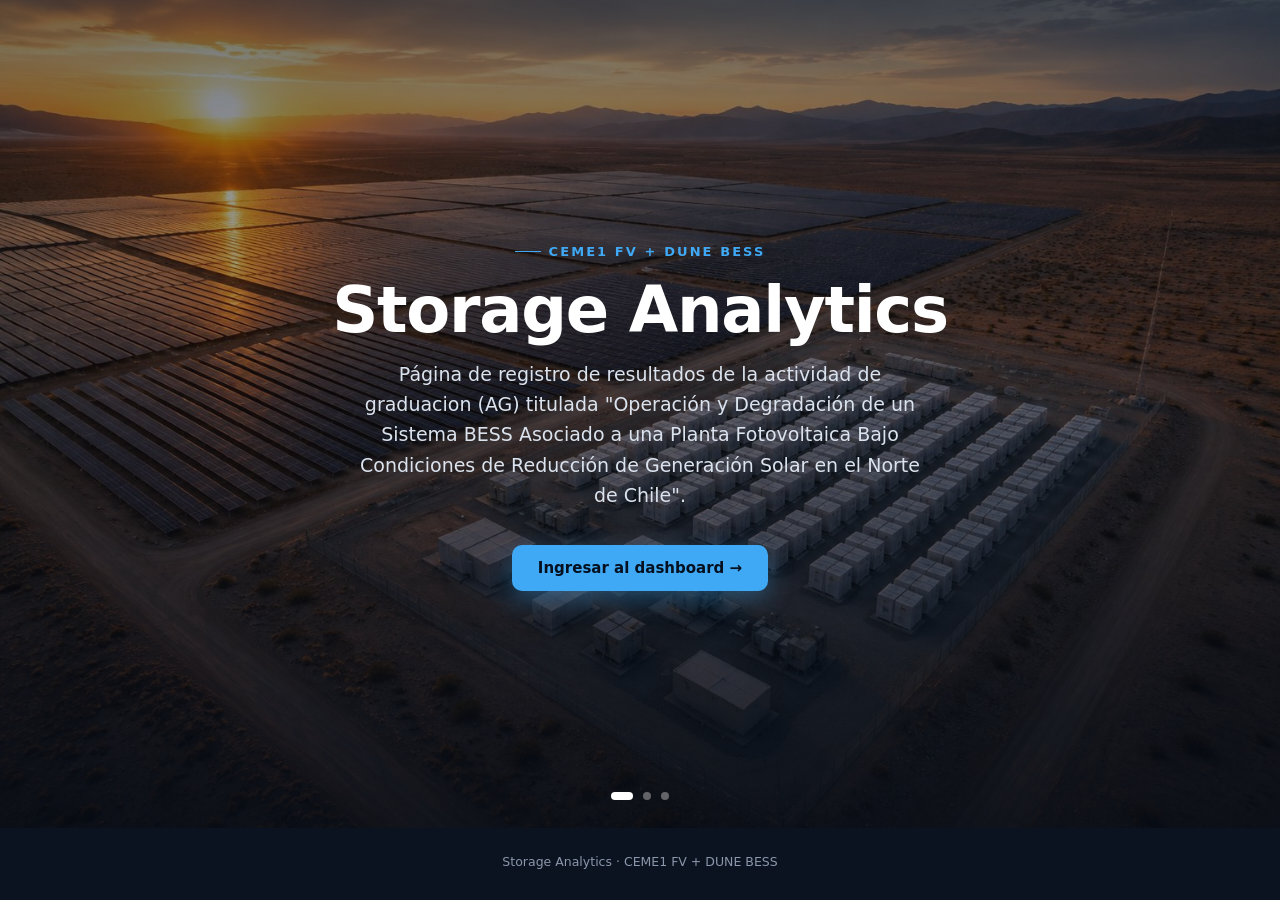
==== index.html @ 9aa9a061 "Update index.html" ====
<!DOCTYPE html>
<html lang="es">
<head>
<meta charset="UTF-8" />
<meta name="viewport" content="width=device-width, initial-scale=1.0" />
<title>Storage Analytics | CEME1 FV + DUNE BESS</title>
<meta name="description" content="Análisis técnico de generación solar y almacenamiento. Recurso solar, modelación FV en SAM, contraste operacional CEN y reporte técnico del caso CEME1 FV + DUNE BESS." />
<link rel="canonical" href="https://storageanalytics.cl/" />
<style>
  :root{
    --ink:#0b1220;
    --paper:#f5f7fa;
    --accent:#3fa9f5;
  }
  *{box-sizing:border-box;}
  html,body{margin:0;padding:0;font-family:'Segoe UI',system-ui,-apple-system,sans-serif;background:var(--ink);color:#fff;}

  .hero{
    position:relative;
    height:92vh;min-height:600px;
    overflow:hidden;
    display:flex;flex-direction:column;
    justify-content:center;align-items:center;
    text-align:center;
  }
  .slide{
    position:absolute;inset:0;
    opacity:0;
    transition:opacity 1.6s ease;
    background-repeat:no-repeat;
    background-size:cover, cover;
    background-position:center, center;
    animation:kenburns 18s ease-in-out infinite;
  }
  .slide.active{opacity:1;}
  .slide::after{
    content:"";position:absolute;inset:0;
    background:linear-gradient(180deg, rgba(6,12,22,.55) 0%, rgba(6,12,22,.35) 40%, rgba(6,12,22,.85) 100%);
  }
  @keyframes kenburns{
    0%{transform:scale(1.0);}
    50%{transform:scale(1.08);}
    100%{transform:scale(1.0);}
  }

  /* Slide 1 - planta FV. Reemplaza assets/hero/hero-1.jpg por tu imagen; el gradiente queda como respaldo si la imagen no carga. */
  .slide-fv{
    background-image:
      url("assets/hero/hero-1.jpg"),
      radial-gradient(ellipse at 30% 20%, rgba(245,166,35,.55), transparent 55%),
      linear-gradient(150deg,#1b2a44 0%, #0e1626 60%);
  }
  /* Slide 2 - contenedores BESS. Reemplaza assets/hero/hero-2.jpg */
  .slide-bess{
    background-image:
      url("assets/hero/hero-2.jpg"),
      radial-gradient(ellipse at 70% 30%, rgba(34,197,139,.35), transparent 55%),
      linear-gradient(150deg,#0f2436 0%, #0a1420 65%);
  }
  /* Slide 3 - sala de control / operación de red. Reemplaza assets/hero/hero-3.jpg */
  .slide-grid{
    background-image:
      url("assets/hero/hero-3.jpg"),
      radial-gradient(ellipse at 50% 15%, rgba(63,169,245,.35), transparent 55%),
      linear-gradient(150deg,#111b2e 0%, #060a12 70%);
  }

  .hero-content{position:relative;z-index:2;max-width:760px;padding:0 24px;}
  .eyebrow{
    font-size:13px;letter-spacing:.16em;text-transform:uppercase;
    color:var(--accent);font-weight:600;margin-bottom:18px;
    display:inline-flex;align-items:center;gap:8px;
  }
  .eyebrow::before{content:"";width:26px;height:1px;background:var(--accent);display:inline-block;}
  .hero h1{
    font-size:clamp(36px,6vw,64px);margin:0 0 14px;font-weight:800;letter-spacing:-.02em;
    line-height:1.05;
  }
  .hero p.lead{
    font-size:clamp(15px,1.9vw,19px);color:#dbe3ee;line-height:1.6;margin:0 auto 34px;max-width:560px;
  }
  .cta-row{display:flex;gap:14px;justify-content:center;flex-wrap:wrap;}
  .btn{
    display:inline-flex;align-items:center;gap:8px;
    padding:14px 26px;border-radius:10px;font-weight:700;font-size:15px;
    text-decoration:none;transition:transform .15s ease, box-shadow .15s ease;
  }
  .btn-primary{background:var(--accent);color:#04101f;box-shadow:0 8px 24px rgba(63,169,245,.35);}
  .btn-primary:hover{transform:translateY(-2px);}
  .btn-ghost{border:1px solid rgba(255,255,255,.3);color:#fff;}
  .btn-ghost:hover{background:rgba(255,255,255,.08);}

  .dots{position:absolute;bottom:28px;left:0;right:0;z-index:2;display:flex;gap:10px;justify-content:center;}
  .dot{width:8px;height:8px;border-radius:50%;background:rgba(255,255,255,.35);cursor:pointer;transition:.2s;border:none;padding:0;}
  .dot.active{background:#fff;width:22px;border-radius:5px;}

  footer.site-footer{
    background:var(--ink);color:#8b97ab;text-align:center;
    padding:26px;font-size:12.5px;
  }
</style>
</head>
<body>

  <section class="hero">
    <div class="slide slide-fv active"></div>
    <div class="slide slide-bess"></div>
    <div class="slide slide-grid"></div>

    <div class="hero-content">
      <div class="eyebrow">CEME1 FV + DUNE BESS</div>
      <h1>Storage Analytics</h1>
      <p class="lead">
        Página de registro de resultados de la actividad de graduacion (AG) titulada "Operación y Degradación de un Sistema BESS Asociado a una Planta Fotovoltaica Bajo Condiciones de Reducción de Generación Solar en el Norte de Chile". 
      </p>
      <div class="cta-row">
        <a class="btn btn-primary" href="dashboard/">Ingresar al dashboard →</a>
      </div>
    </div>

    <div class="dots">
      <button class="dot active" data-i="0" aria-label="Planta FV"></button>
      <button class="dot" data-i="1" aria-label="Contenedores BESS"></button>
      <button class="dot" data-i="2" aria-label="Sala de control"></button>
    </div>
  </section>

  <footer class="site-footer">Storage Analytics · CEME1 FV + DUNE BESS</footer>

<script>
  const slides = document.querySelectorAll('.slide');
  const dots = document.querySelectorAll('.dot');
  let i = 0;
  let timer = setInterval(nextSlide, 5000);

  function goTo(target){
    slides[i].classList.remove('active');
    dots[i].classList.remove('active');
    i = target;
    slides[i].classList.add('active');
    dots[i].classList.add('active');
  }
  function nextSlide(){ goTo((i + 1) % slides.length); }

  dots.forEach(d => d.addEventListener('click', () => {
    clearInterval(timer);
    goTo(parseInt(d.dataset.i, 10));
    timer = setInterval(nextSlide, 5000);
  }));
</script>
</body>
</html>
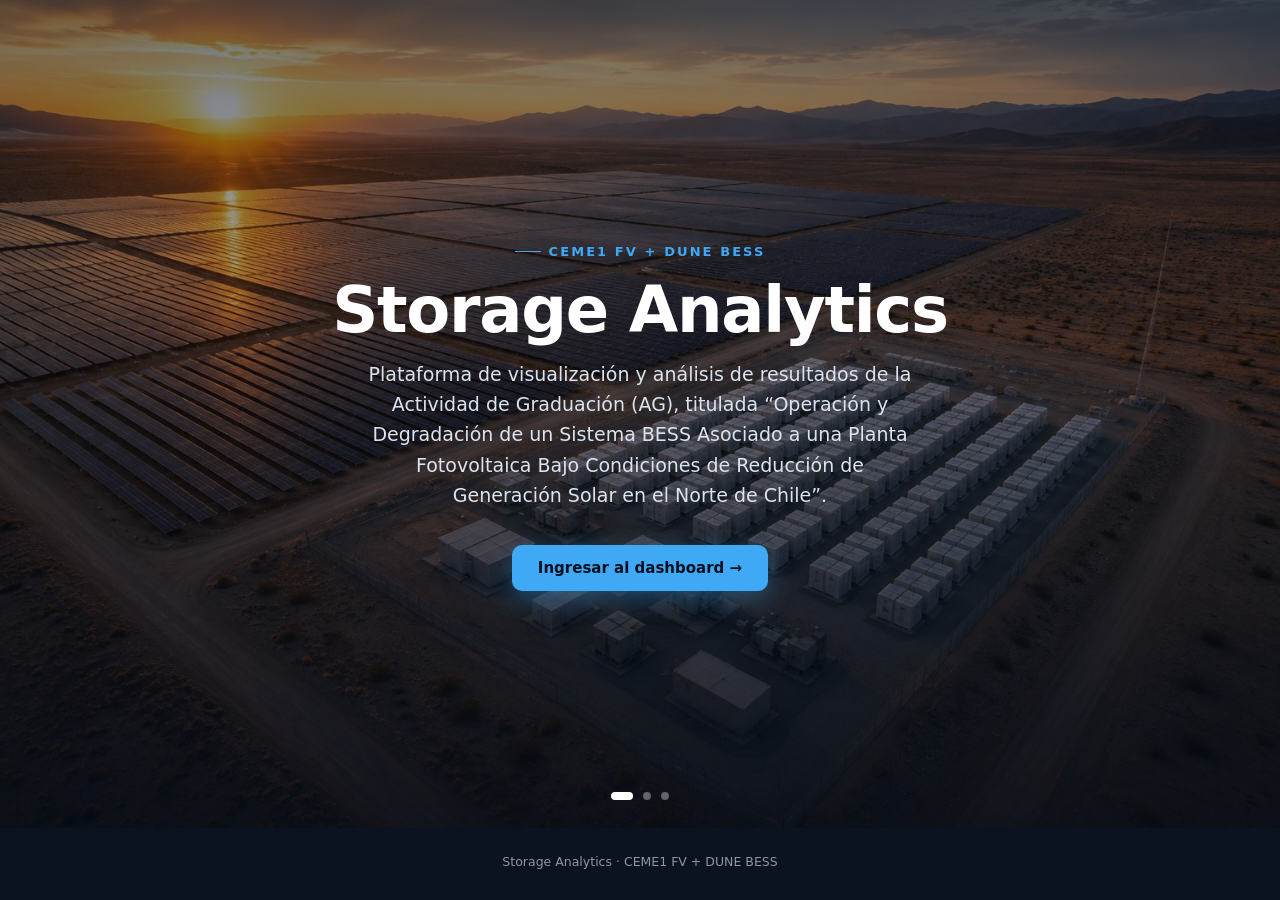
==== commit 77f8aad1: "Update index.html" ====
--- a/index.html
+++ b/index.html
@@ -111,8 +111,7 @@
       <div class="eyebrow">CEME1 FV + DUNE BESS</div>
       <h1>Storage Analytics</h1>
       <p class="lead">
-        Página de registro de resultados de la actividad de graduacion (AG) titulada "Operación y Degradación de un Sistema BESS Asociado a una Planta Fotovoltaica Bajo Condiciones de Reducción de Generación Solar en el Norte de Chile". 
-      </p>
+        Plataforma de visualización y análisis de resultados de la Actividad de Graduación (AG), titulada “Operación y Degradación de un Sistema BESS Asociado a una Planta Fotovoltaica Bajo Condiciones de Reducción de Generación Solar en el Norte de Chile”.
       <div class="cta-row">
         <a class="btn btn-primary" href="dashboard/">Ingresar al dashboard →</a>
       </div>
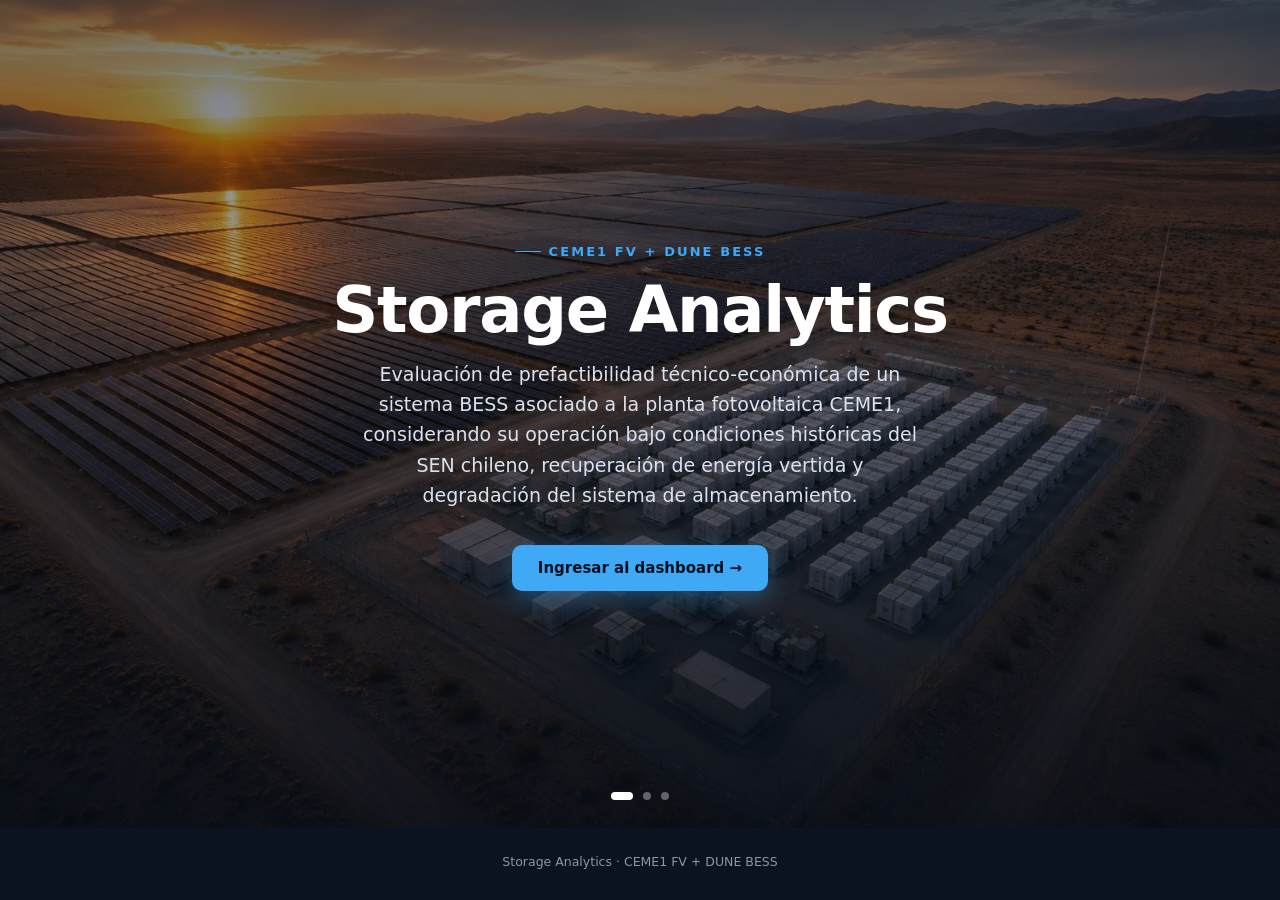
==== commit 687df52c: "Add files via upload" ====
--- a/index.html
+++ b/index.html
@@ -111,7 +111,10 @@
       <div class="eyebrow">CEME1 FV + DUNE BESS</div>
       <h1>Storage Analytics</h1>
       <p class="lead">
-        Plataforma de visualización y análisis de resultados de la Actividad de Graduación (AG), titulada “Operación y Degradación de un Sistema BESS Asociado a una Planta Fotovoltaica Bajo Condiciones de Reducción de Generación Solar en el Norte de Chile”.
+        Evaluación de prefactibilidad técnico-económica de un sistema BESS asociado a la planta fotovoltaica
+        CEME1, considerando su operación bajo condiciones históricas del SEN chileno, recuperación de energía
+        vertida y degradación del sistema de almacenamiento.
+      </p>
       <div class="cta-row">
         <a class="btn btn-primary" href="dashboard/">Ingresar al dashboard →</a>
       </div>
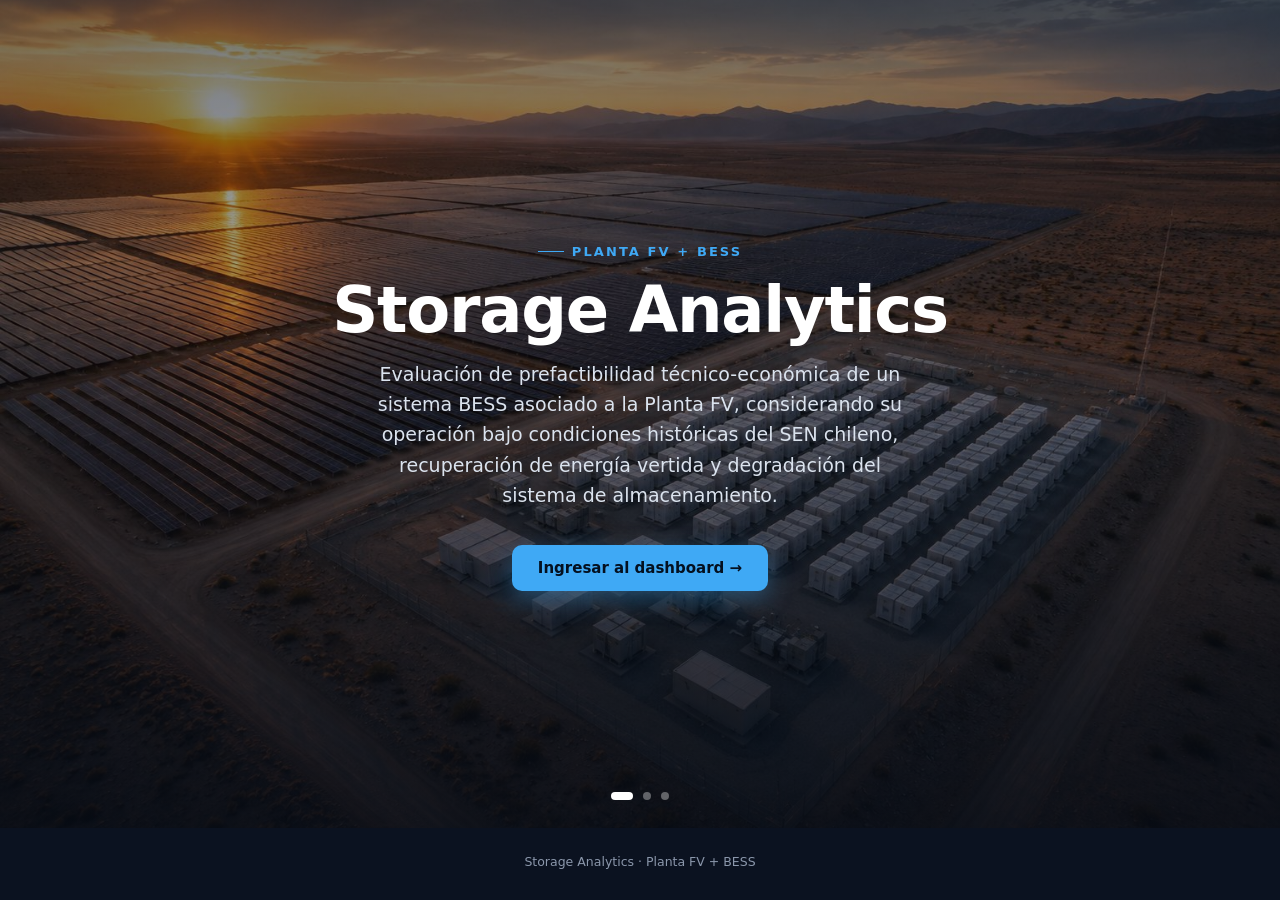
==== commit 110d53cb: "Add files via upload" ====
--- a/index.html
+++ b/index.html
@@ -3,8 +3,8 @@
 <head>
 <meta charset="UTF-8" />
 <meta name="viewport" content="width=device-width, initial-scale=1.0" />
-<title>Storage Analytics | CEME1 FV + DUNE BESS</title>
-<meta name="description" content="Análisis técnico de generación solar y almacenamiento. Recurso solar, modelación FV en SAM, contraste operacional CEN y reporte técnico del caso CEME1 FV + DUNE BESS." />
+<title>Storage Analytics | Planta FV + BESS</title>
+<meta name="description" content="Análisis técnico de generación solar y almacenamiento. Recurso solar, modelación FV en SAM, contraste operacional CEN y reporte técnico del caso Planta FV + BESS." />
 <link rel="canonical" href="https://storageanalytics.cl/" />
 <style>
   :root{
@@ -108,11 +108,11 @@
     <div class="slide slide-grid"></div>
 
     <div class="hero-content">
-      <div class="eyebrow">CEME1 FV + DUNE BESS</div>
+      <div class="eyebrow">Planta FV + BESS</div>
       <h1>Storage Analytics</h1>
       <p class="lead">
-        Evaluación de prefactibilidad técnico-económica de un sistema BESS asociado a la planta fotovoltaica
-        CEME1, considerando su operación bajo condiciones históricas del SEN chileno, recuperación de energía
+        Evaluación de prefactibilidad técnico-económica de un sistema BESS asociado a la Planta FV,
+        considerando su operación bajo condiciones históricas del SEN chileno, recuperación de energía
         vertida y degradación del sistema de almacenamiento.
       </p>
       <div class="cta-row">
@@ -127,7 +127,7 @@
     </div>
   </section>
 
-  <footer class="site-footer">Storage Analytics · CEME1 FV + DUNE BESS</footer>
+  <footer class="site-footer">Storage Analytics · Planta FV + BESS</footer>
 
 <script>
   const slides = document.querySelectorAll('.slide');
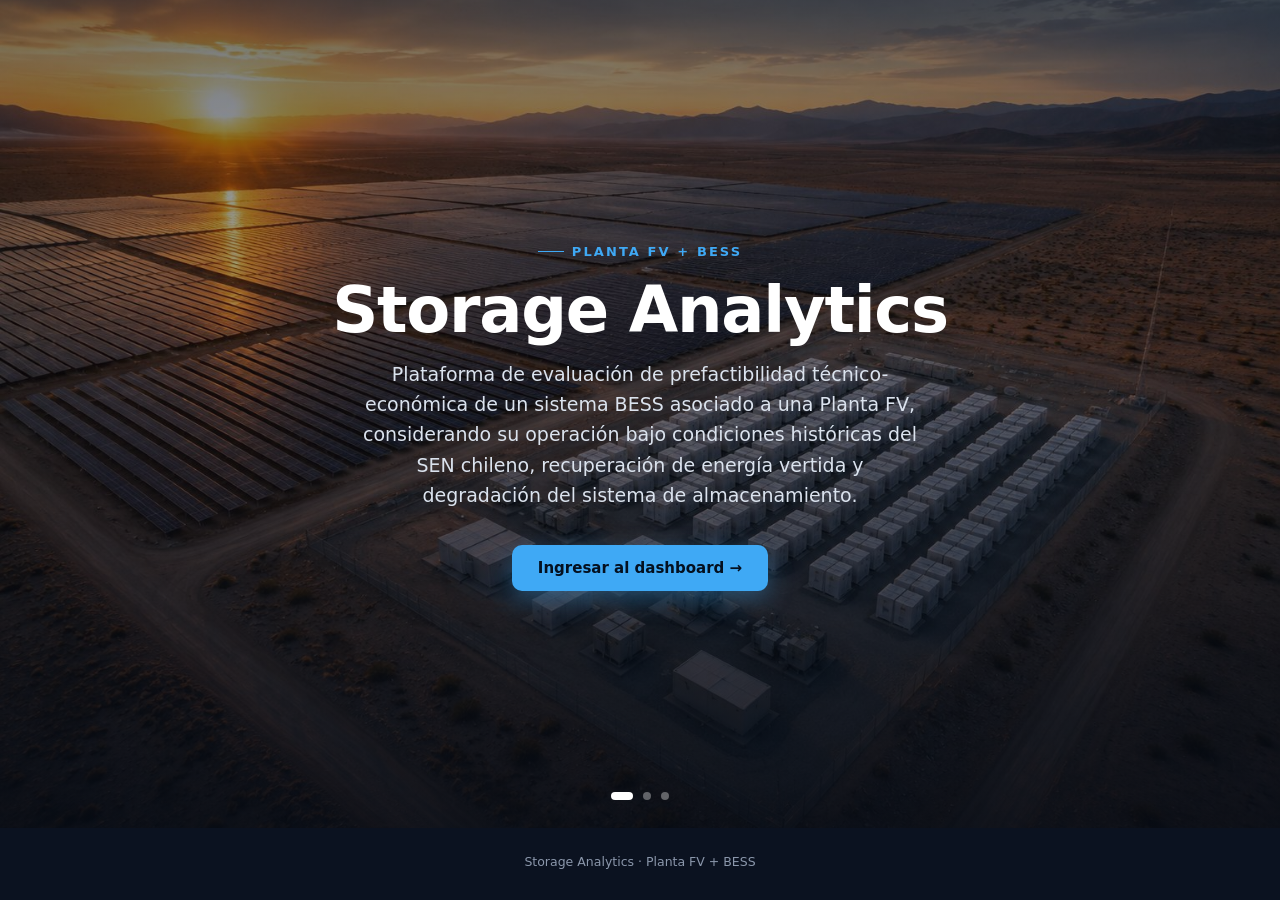
==== commit 074b02b3: "Update index.html" ====
--- a/index.html
+++ b/index.html
@@ -111,7 +111,7 @@
       <div class="eyebrow">Planta FV + BESS</div>
       <h1>Storage Analytics</h1>
       <p class="lead">
-        Evaluación de prefactibilidad técnico-económica de un sistema BESS asociado a la Planta FV,
+        Plataforma de evaluación de prefactibilidad técnico-económica de un sistema BESS asociado a una Planta FV,
         considerando su operación bajo condiciones históricas del SEN chileno, recuperación de energía
         vertida y degradación del sistema de almacenamiento.
       </p>
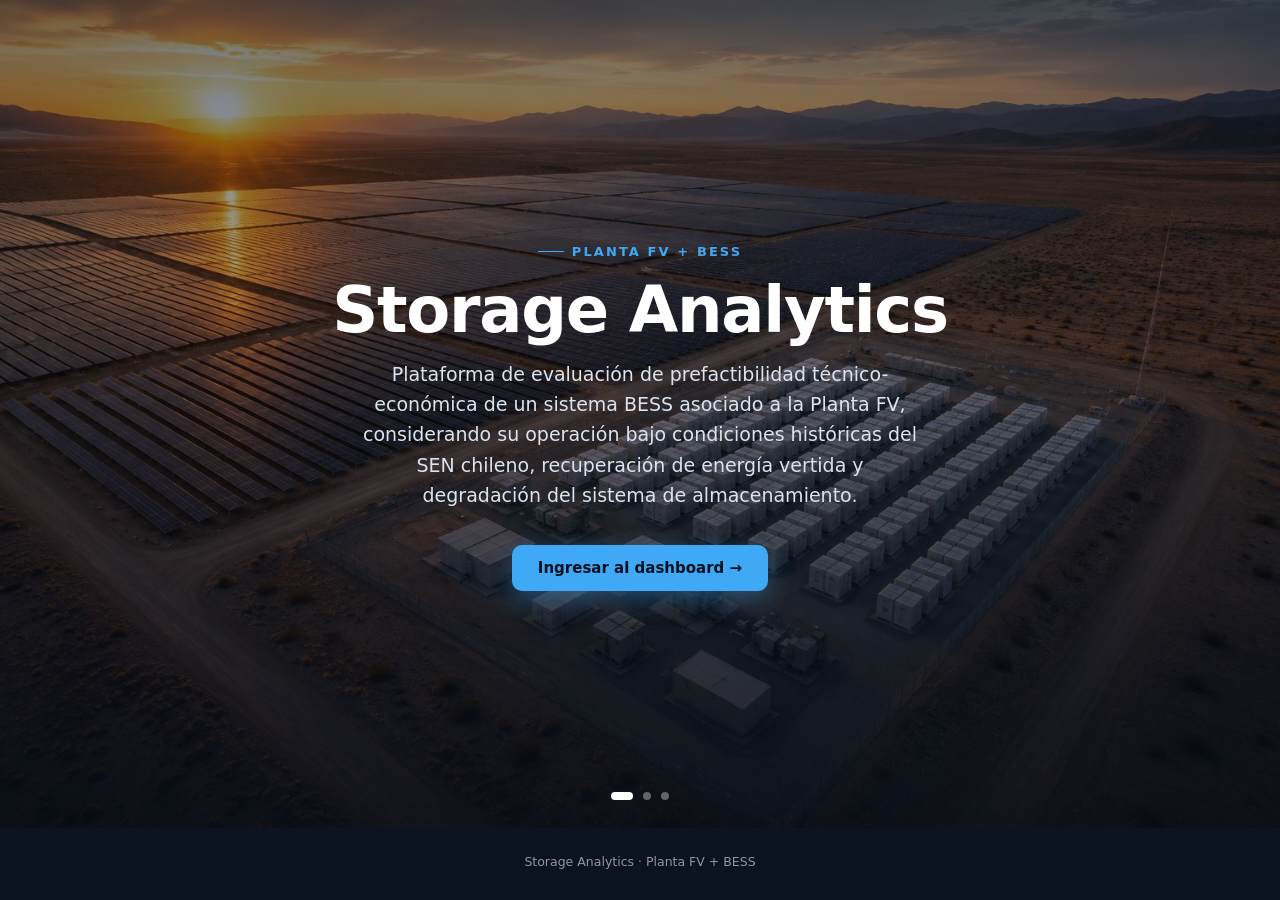
==== commit f66aca68: "Add files via upload" ====
--- a/index.html
+++ b/index.html
@@ -111,7 +111,7 @@
       <div class="eyebrow">Planta FV + BESS</div>
       <h1>Storage Analytics</h1>
       <p class="lead">
-        Plataforma de evaluación de prefactibilidad técnico-económica de un sistema BESS asociado a una Planta FV,
+        Plataforma de evaluación de prefactibilidad técnico-económica de un sistema BESS asociado a la Planta FV,
         considerando su operación bajo condiciones históricas del SEN chileno, recuperación de energía
         vertida y degradación del sistema de almacenamiento.
       </p>
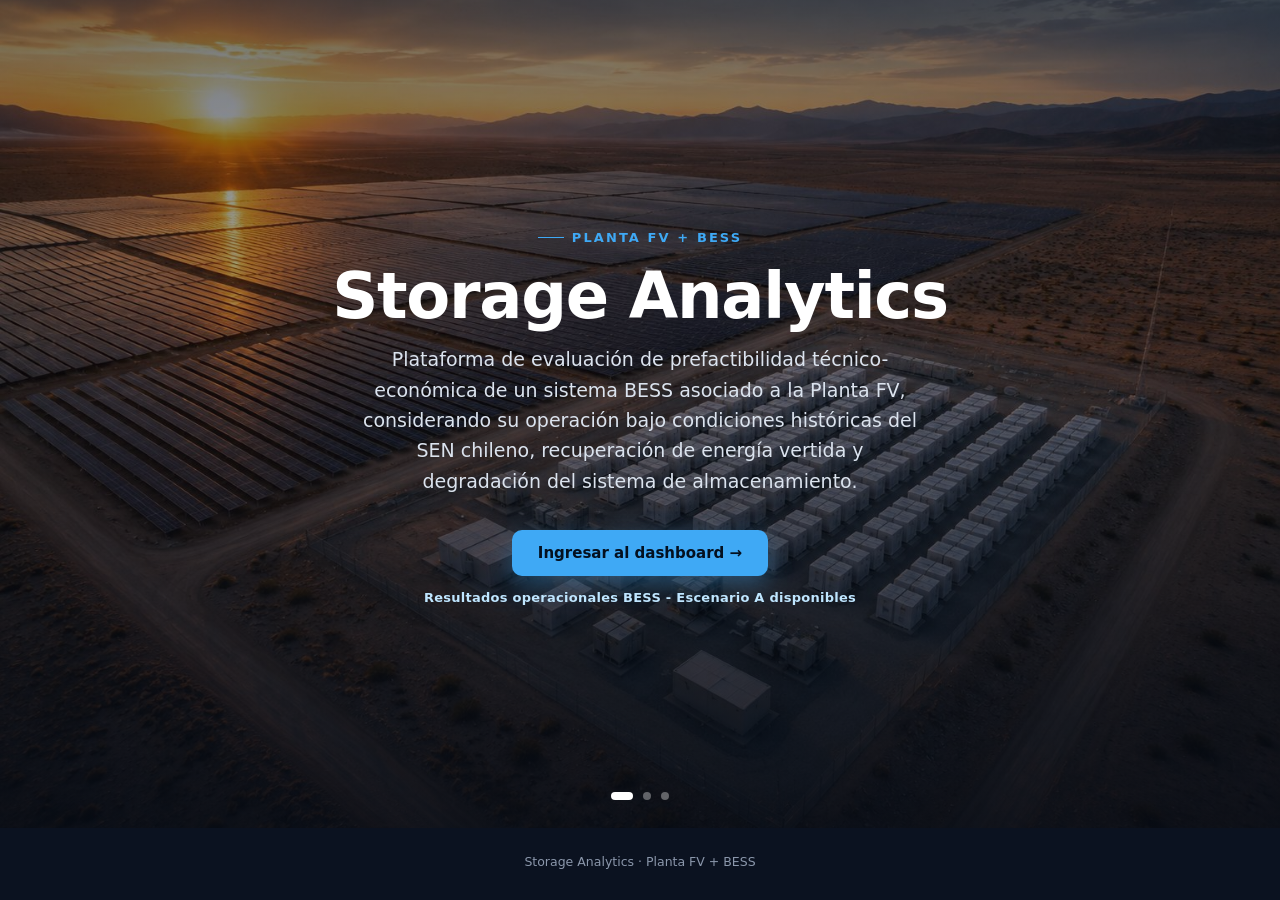
==== commit 33216f0d: "Add files via upload" ====
--- a/index.html
+++ b/index.html
@@ -80,6 +80,13 @@
     font-size:clamp(15px,1.9vw,19px);color:#dbe3ee;line-height:1.6;margin:0 auto 34px;max-width:560px;
   }
   .cta-row{display:flex;gap:14px;justify-content:center;flex-wrap:wrap;}
+  .cta-note{
+    margin:14px 0 0;
+    color:#bfe6ff;
+    font-size:13px;
+    font-weight:700;
+    letter-spacing:.02em;
+  }
   .btn{
     display:inline-flex;align-items:center;gap:8px;
     padding:14px 26px;border-radius:10px;font-weight:700;font-size:15px;
@@ -118,6 +125,7 @@
       <div class="cta-row">
         <a class="btn btn-primary" href="dashboard/">Ingresar al dashboard →</a>
       </div>
+      <p class="cta-note">Resultados operacionales BESS - Escenario A disponibles</p>
     </div>
 
     <div class="dots">
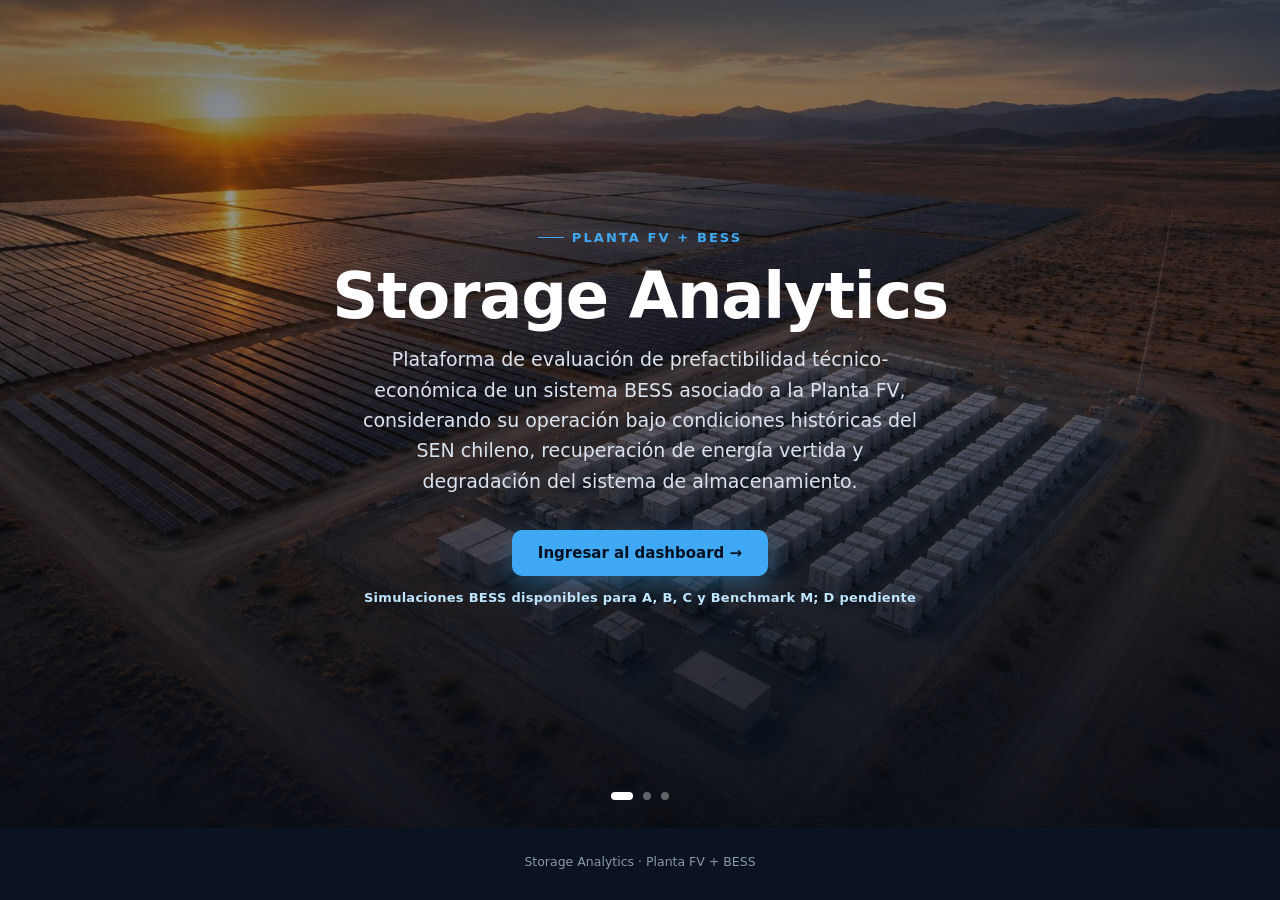
==== commit 820b2cd4: "Actualiza dashboard con escenarios BESS A B C y M" ====
--- a/index.html
+++ b/index.html
@@ -125,7 +125,7 @@
       <div class="cta-row">
         <a class="btn btn-primary" href="dashboard/">Ingresar al dashboard →</a>
       </div>
-      <p class="cta-note">Resultados operacionales BESS - Escenario A disponibles</p>
+      <p class="cta-note">Simulaciones BESS disponibles para A, B, C y Benchmark M; D pendiente</p>
     </div>
 
     <div class="dots">
